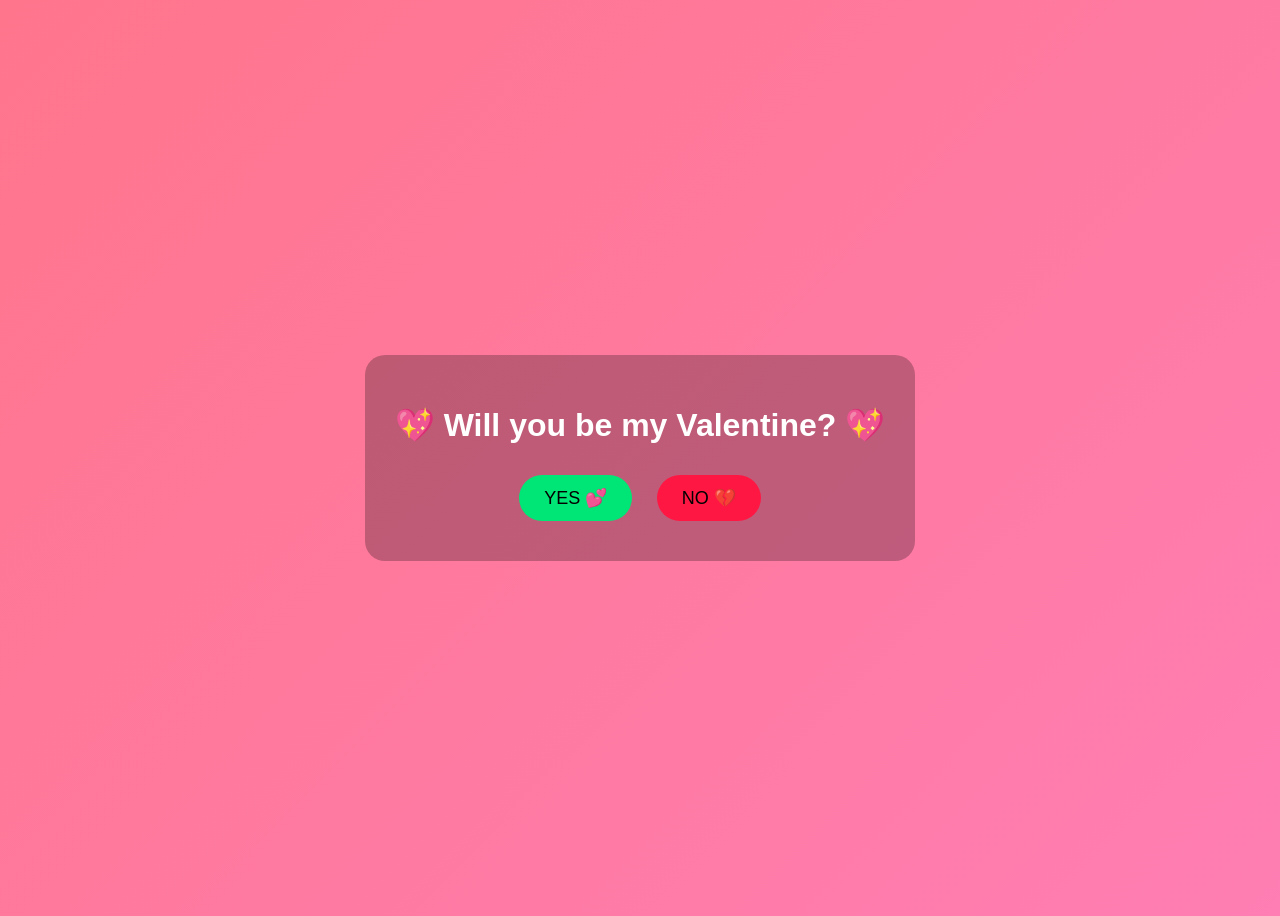
==== index.html @ fc0114a9 "Add Valentine themed HTML page" ====
<!DOCTYPE html>
<html lang="en">
<head>
  <meta charset="UTF-8">
  <title>Valentine 💘</title>
  <style>
    body {
      height: 100vh;
      display: flex;
      justify-content: center;
      align-items: center;
      background: linear-gradient(135deg, #ff758c, #ff7eb3);
      font-family: Arial, sans-serif;
      text-align: center;
      color: white;
    }
    .box {
      background: rgba(0,0,0,0.25);
      padding: 30px;
      border-radius: 20px;
    }
    button {
      padding: 12px 25px;
      font-size: 18px;
      border: none;
      border-radius: 25px;
      margin: 10px;
      cursor: pointer;
    }
    #yes {
      background: #00e676;
    }
    #no {
      background: #ff1744;
    }
  </style>
</head>
<body>

  <div class="box">
    <h1>💖 Will you be my Valentine? 💖</h1>
    <button id="yes" onclick="yesClick()">YES 💕</button>
    <button id="no" onclick="noClick()">NO 💔</button>
  </div>

  <script>
    function yesClick() {
      document.body.innerHTML = `
        <h1>🥰 Yayyy! You made my day 💘</h1>
        <p>You are officially my Valentine ❤️</p>
      `;
    }

    function noClick() {
      alert("Try again 😜");
    }
  </script>

</body>
</html>
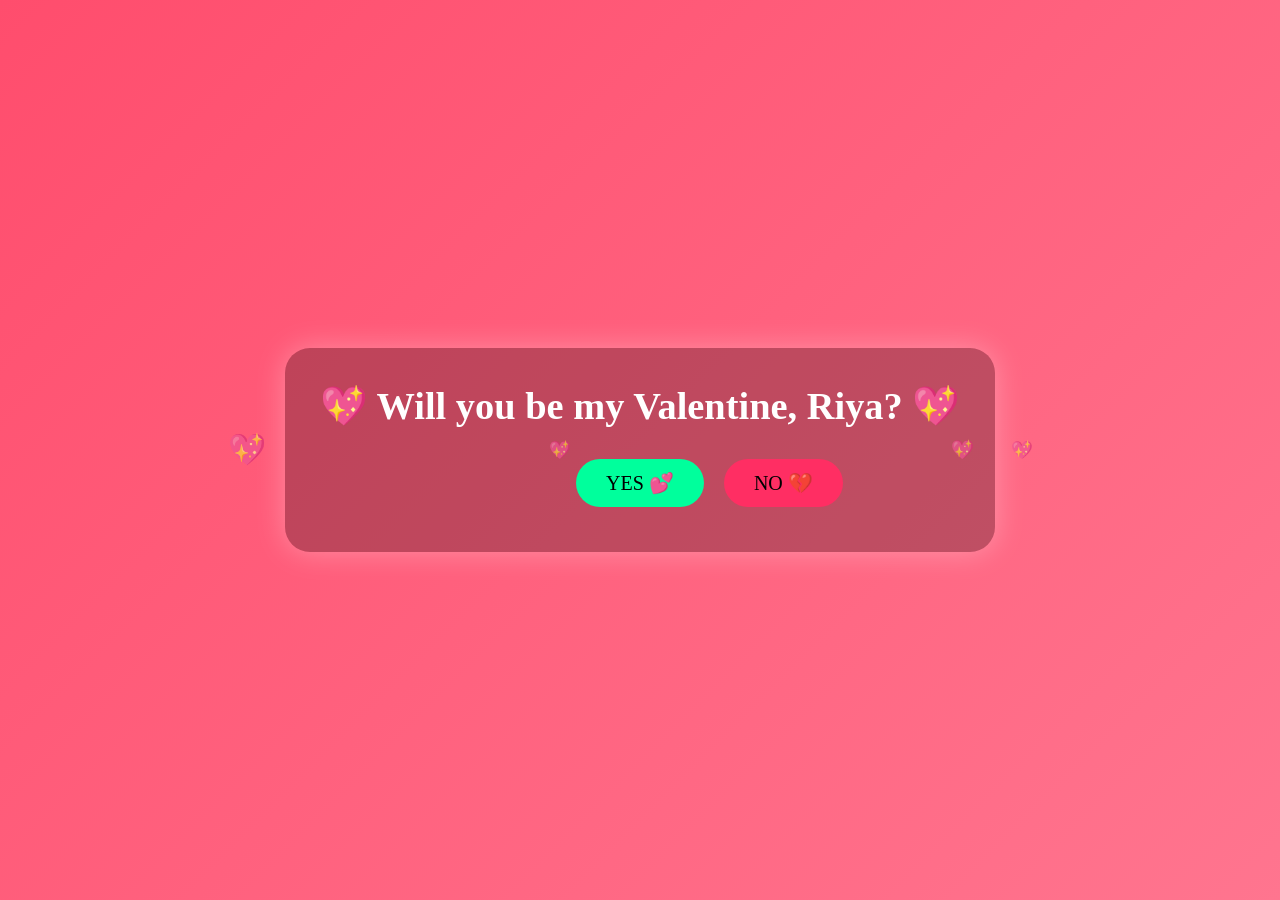
==== commit ee2e8113: "Refactor Valentine page layout and styles" ====
--- a/index.html
+++ b/index.html
@@ -1,60 +1,139 @@
 <!DOCTYPE html>
 <html lang="en">
 <head>
-  <meta charset="UTF-8">
-  <title>Valentine 💘</title>
-  <style>
-    body {
-      height: 100vh;
-      display: flex;
-      justify-content: center;
-      align-items: center;
-      background: linear-gradient(135deg, #ff758c, #ff7eb3);
-      font-family: Arial, sans-serif;
-      text-align: center;
-      color: white;
-    }
-    .box {
-      background: rgba(0,0,0,0.25);
-      padding: 30px;
-      border-radius: 20px;
-    }
-    button {
-      padding: 12px 25px;
-      font-size: 18px;
-      border: none;
-      border-radius: 25px;
-      margin: 10px;
-      cursor: pointer;
-    }
-    #yes {
-      background: #00e676;
-    }
-    #no {
-      background: #ff1744;
-    }
-  </style>
+<meta charset="UTF-8">
+<title>Valentine 💘</title>
+
+<style>
+* {
+  margin: 0;
+  padding: 0;
+  box-sizing: border-box;
+  font-family: 'Comic Sans MS', cursive;
+}
+
+body {
+  height: 100vh;
+  overflow: hidden;
+  background: linear-gradient(135deg, #ff4d6d, #ff758f);
+  display: flex;
+  justify-content: center;
+  align-items: center;
+  color: white;
+}
+
+.container {
+  text-align: center;
+  background: rgba(0,0,0,0.25);
+  padding: 35px;
+  border-radius: 25px;
+  box-shadow: 0 0 30px rgba(255,255,255,0.3);
+  animation: pop 1s ease;
+}
+
+@keyframes pop {
+  from { transform: scale(0.6); opacity: 0; }
+  to { transform: scale(1); opacity: 1; }
+}
+
+h1 {
+  font-size: 2.4rem;
+  margin-bottom: 20px;
+}
+
+button {
+  padding: 12px 30px;
+  font-size: 20px;
+  border: none;
+  border-radius: 30px;
+  cursor: pointer;
+  margin: 10px;
+}
+
+#yes {
+  background: #00ff9c;
+}
+
+#no {
+  background: #ff2e63;
+  position: absolute;
+}
+
+/* Floating hearts */
+.heart {
+  position: absolute;
+  color: rgba(255,255,255,0.7);
+  font-size: 20px;
+  animation: float 6s linear infinite;
+}
+
+@keyframes float {
+  from { transform: translateY(100vh); opacity: 1; }
+  to { transform: translateY(-10vh); opacity: 0; }
+}
+</style>
 </head>
+
 <body>
 
-  <div class="box">
-    <h1>💖 Will you be my Valentine? 💖</h1>
-    <button id="yes" onclick="yesClick()">YES 💕</button>
-    <button id="no" onclick="noClick()">NO 💔</button>
-  </div>
+<div class="container">
+  <h1>💖 Will you be my Valentine, Riya? 💖</h1>
+  <button id="yes" onclick="yesClick()">YES 💕</button>
+  <button id="no" onclick="moveNo()">NO 💔</button>
+</div>
 
-  <script>
-    function yesClick() {
-      document.body.innerHTML = `
-        <h1>🥰 Yayyy! You made my day 💘</h1>
-        <p>You are officially my Valentine ❤️</p>
-      `;
-    }
+<script>
+/* HEART GENERATOR */
+setInterval(() => {
+  const heart = document.createElement("div");
+  heart.className = "heart";
+  heart.innerHTML = "💖";
+  heart.style.left = Math.random() * 100 + "vw";
+  heart.style.fontSize = (15 + Math.random()*20) + "px";
+  document.body.appendChild(heart);
+  setTimeout(() => heart.remove(), 6000);
+}, 300);
 
-    function noClick() {
-      alert("Try again 😜");
-    }
-  </script>
+/* NO BUTTON ESCAPE */
+const noBtn = document.getElementById("no");
+const messages = [
+  "Try again 😜",
+  "Not allowed ❌😂",
+  "Oops! Missed me 😏",
+  "Hehe not this easy 💘",
+  "Riya think again 🥹"
+];
+
+function moveNo() {
+  alert(messages[Math.floor(Math.random()*messages.length)]);
+  noBtn.style.top = Math.random() * 80 + "vh";
+  noBtn.style.left = Math.random() * 80 + "vw";
+}
+
+/* YES CLICK EFFECT */
+function yesClick() {
+  document.body.innerHTML = `
+    <div style="text-align:center; animation: pop 1s;">
+      <h1 style="font-size:3rem;">😍 YAYYYY RIYA 💘</h1>
+      <p style="font-size:1.5rem;">You just made my heart so happy 💓</p>
+      <p style="font-size:1.2rem;">Officially my Valentine ❤️</p>
+    </div>
+  `;
+
+  setInterval(() => {
+    const h = document.createElement("div");
+    h.innerHTML = "💖";
+    h.style.position = "absolute";
+    h.style.left = Math.random()*100 + "vw";
+    h.style.top = "100vh";
+    h.style.fontSize = "30px";
+    h.style.animation = "float 4s linear";
+    document.body.appendChild(h);
+    setTimeout(()=>h.remove(),4000);
+  }, 150);
+}
+</script>
 
 </body>
 </html>
+
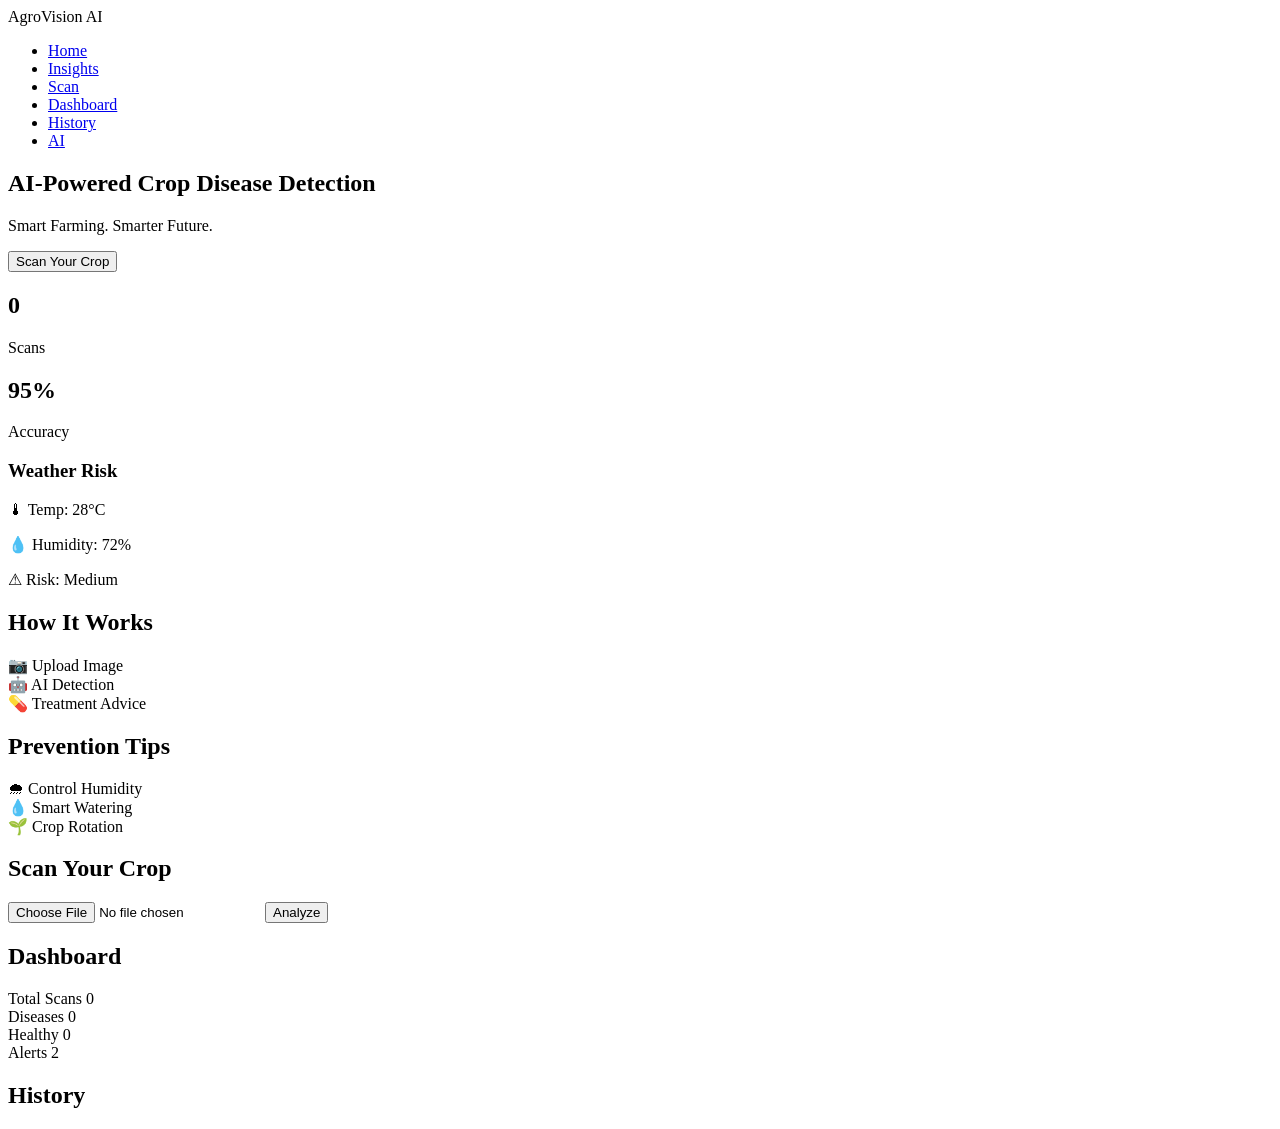
==== commit aea1b9a3: "Update index.html" ====
--- a/index.html
+++ b/index.html
@@ -2,138 +2,90 @@
 <html lang="en">
 <head>
 <meta charset="UTF-8">
-<title>Valentine 💘</title>
-
-<style>
-* {
-  margin: 0;
-  padding: 0;
-  box-sizing: border-box;
-  font-family: 'Comic Sans MS', cursive;
-}
-
-body {
-  height: 100vh;
-  overflow: hidden;
-  background: linear-gradient(135deg, #ff4d6d, #ff758f);
-  display: flex;
-  justify-content: center;
-  align-items: center;
-  color: white;
-}
-
-.container {
-  text-align: center;
-  background: rgba(0,0,0,0.25);
-  padding: 35px;
-  border-radius: 25px;
-  box-shadow: 0 0 30px rgba(255,255,255,0.3);
-  animation: pop 1s ease;
-}
-
-@keyframes pop {
-  from { transform: scale(0.6); opacity: 0; }
-  to { transform: scale(1); opacity: 1; }
-}
-
-h1 {
-  font-size: 2.4rem;
-  margin-bottom: 20px;
-}
-
-button {
-  padding: 12px 30px;
-  font-size: 20px;
-  border: none;
-  border-radius: 30px;
-  cursor: pointer;
-  margin: 10px;
-}
-
-#yes {
-  background: #00ff9c;
-}
-
-#no {
-  background: #ff2e63;
-  position: absolute;
-}
-
-/* Floating hearts */
-.heart {
-  position: absolute;
-  color: rgba(255,255,255,0.7);
-  font-size: 20px;
-  animation: float 6s linear infinite;
-}
-
-@keyframes float {
-  from { transform: translateY(100vh); opacity: 1; }
-  to { transform: translateY(-10vh); opacity: 0; }
-}
-</style>
+<meta name="viewport" content="width=device-width, initial-scale=1.0">
+<title>AgroVision AI</title>
+<link rel="stylesheet" href="style.css">
+<link href="https://fonts.googleapis.com/css2?family=Inter:wght@300;400;600;700&display=swap" rel="stylesheet">
 </head>
-
 <body>
 
-<div class="container">
-  <h1>💖 Will you be my Valentine, Riya? 💖</h1>
-  <button id="yes" onclick="yesClick()">YES 💕</button>
-  <button id="no" onclick="moveNo()">NO 💔</button>
-</div>
+<div class="cursor"></div>
 
-<script>
-/* HEART GENERATOR */
-setInterval(() => {
-  const heart = document.createElement("div");
-  heart.className = "heart";
-  heart.innerHTML = "💖";
-  heart.style.left = Math.random() * 100 + "vw";
-  heart.style.fontSize = (15 + Math.random()*20) + "px";
-  document.body.appendChild(heart);
-  setTimeout(() => heart.remove(), 6000);
-}, 300);
+<nav class="navbar">
+  <div class="logo">AgroVision AI</div>
+  <ul>
+    <li><a href="#home">Home</a></li>
+    <li><a href="#insights">Insights</a></li>
+    <li><a href="#scan">Scan</a></li>
+    <li><a href="#dashboard">Dashboard</a></li>
+    <li><a href="#history">History</a></li>
+    <li><a href="chat.html">AI</a></li>
+  </ul>
+</nav>
 
-/* NO BUTTON ESCAPE */
-const noBtn = document.getElementById("no");
-const messages = [
-  "Try again 😜",
-  "Not allowed ❌😂",
-  "Oops! Missed me 😏",
-  "Hehe not this easy 💘",
-  "Riya think again 🥹"
-];
+<section id="home" class="hero">
+  <div class="overlay"></div>
+  <div class="hero-content">
+    <h1>AI-Powered Crop Disease Detection</h1>
+    <p>Smart Farming. Smarter Future.</p>
+    <button class="cta" onclick="scrollToSection('scan')">Scan Your Crop</button>
 
-function moveNo() {
-  alert(messages[Math.floor(Math.random()*messages.length)]);
-  noBtn.style.top = Math.random() * 80 + "vh";
-  noBtn.style.left = Math.random() * 80 + "vw";
-}
+    <div class="stats">
+      <div class="stat"><h2 id="scanCount">0</h2><p>Scans</p></div>
+      <div class="stat"><h2>95%</h2><p>Accuracy</p></div>
+    </div>
+  </div>
 
-/* YES CLICK EFFECT */
-function yesClick() {
-  document.body.innerHTML = `
-    <div style="text-align:center; animation: pop 1s;">
-      <h1 style="font-size:3rem;">😍 YAYYYY RIYA 💘</h1>
-      <p style="font-size:1.5rem;">You just made my heart so happy 💓</p>
-      <p style="font-size:1.2rem;">Officially my Valentine ❤️</p>
-    </div>
-  `;
+  <div class="weather-widget">
+    <h3>Weather Risk</h3>
+    <p>🌡 Temp: 28°C</p>
+    <p>💧 Humidity: 72%</p>
+    <p>⚠ Risk: Medium</p>
+  </div>
+</section>
 
-  setInterval(() => {
-    const h = document.createElement("div");
-    h.innerHTML = "💖";
-    h.style.position = "absolute";
-    h.style.left = Math.random()*100 + "vw";
-    h.style.top = "100vh";
-    h.style.fontSize = "30px";
-    h.style.animation = "float 4s linear";
-    document.body.appendChild(h);
-    setTimeout(()=>h.remove(),4000);
-  }, 150);
-}
-</script>
+<section id="insights" class="section">
+  <h2>How It Works</h2>
+  <div class="cards">
+    <div class="card">📷 Upload Image</div>
+    <div class="card">🤖 AI Detection</div>
+    <div class="card">💊 Treatment Advice</div>
+  </div>
 
+  <h2>Prevention Tips</h2>
+  <div class="cards">
+    <div class="card">🌧 Control Humidity</div>
+    <div class="card">💧 Smart Watering</div>
+    <div class="card">🌱 Crop Rotation</div>
+  </div>
+</section>
+
+<section id="scan" class="section">
+  <h2>Scan Your Crop</h2>
+  <input type="file" id="imageInput">
+  <button class="cta" onclick="analyzeImage()">Analyze</button>
+  <div id="result" class="result"></div>
+</section>
+
+<section id="dashboard" class="section">
+  <h2>Dashboard</h2>
+  <div class="cards">
+    <div class="card">Total Scans <span id="total">0</span></div>
+    <div class="card">Diseases <span id="disease">0</span></div>
+    <div class="card">Healthy <span id="healthy">0</span></div>
+    <div class="card">Alerts <span id="alerts">2</span></div>
+  </div>
+
+  <div class="progress">
+    <div class="progress-bar" id="progressBar"></div>
+  </div>
+</section>
+
+<section id="history" class="section">
+  <h2>History</h2>
+  <ul id="historyList"></ul>
+</section>
+
+<script src="script.js"></script>
 </body>
 </html>
-
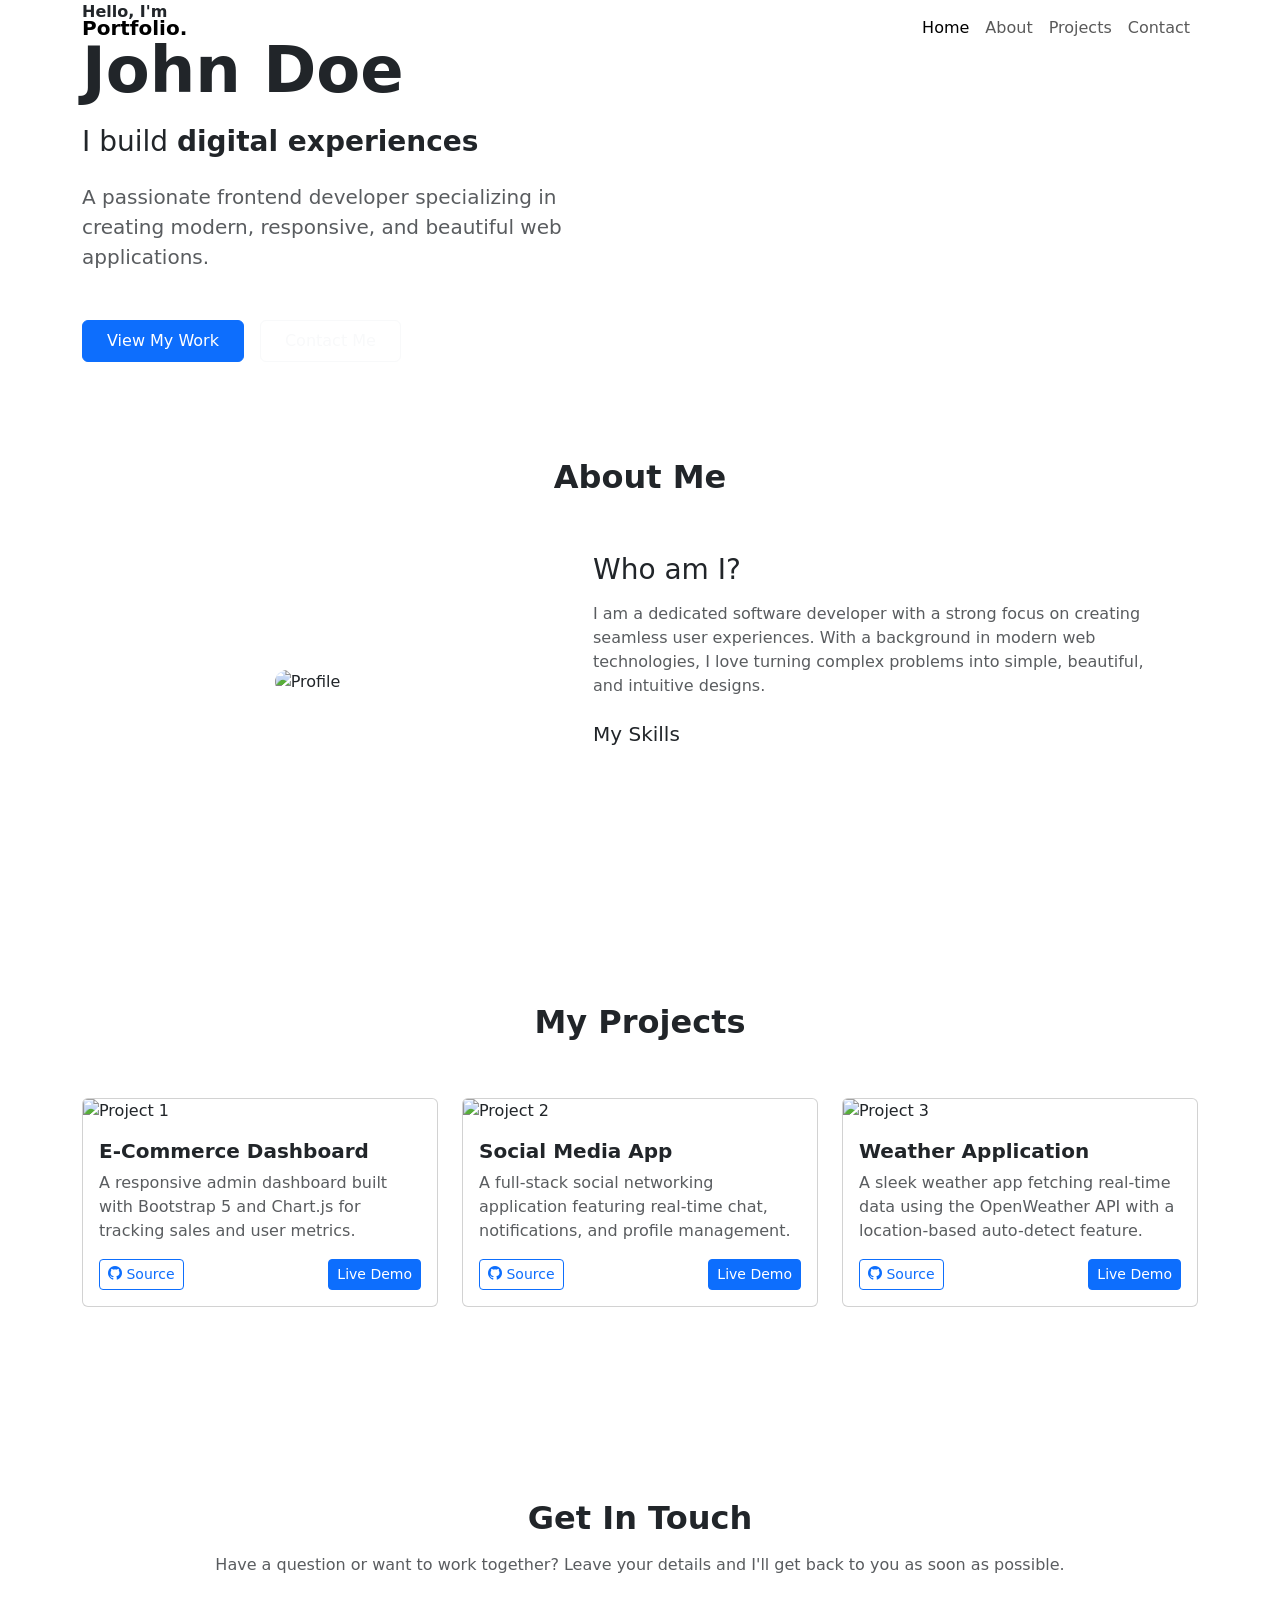
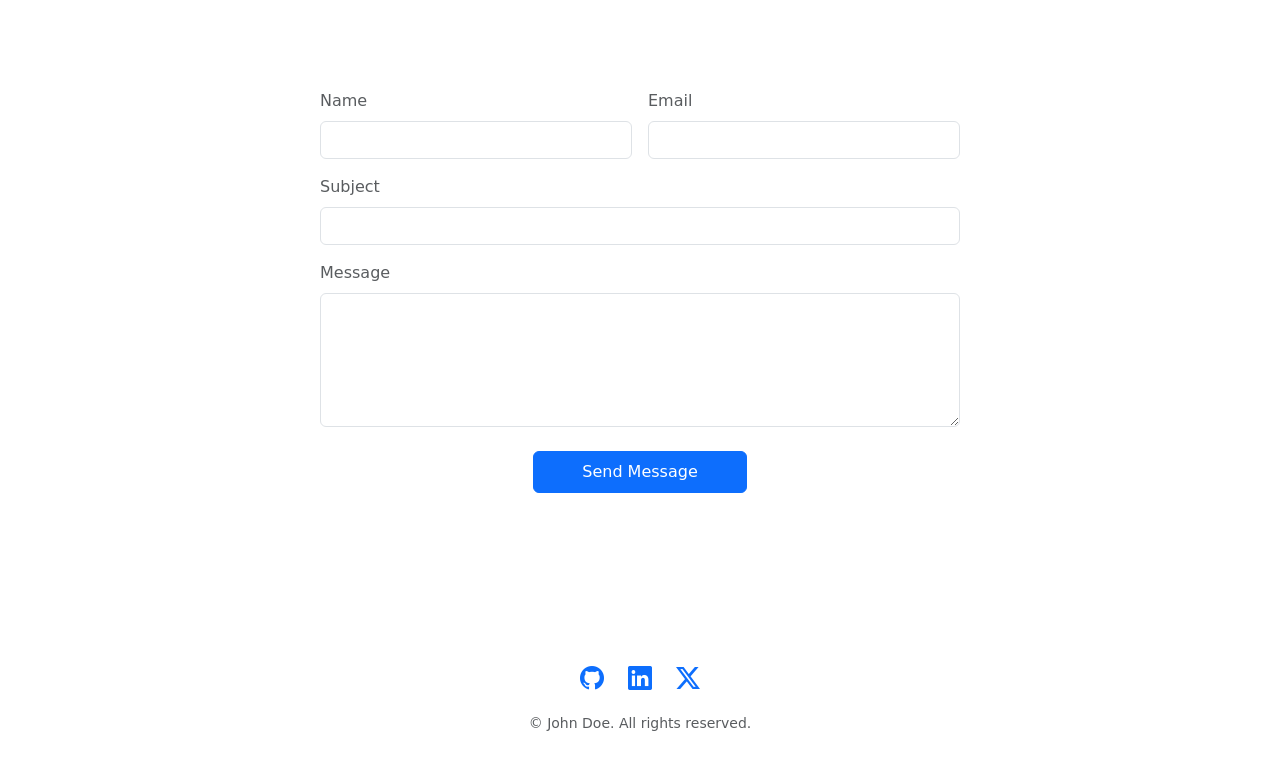
==== commit bc173cc6: "Update index.html" ====
--- a/index.html
+++ b/index.html
@@ -1,91 +1,212 @@
 <!DOCTYPE html>
 <html lang="en">
 <head>
-<meta charset="UTF-8">
-<meta name="viewport" content="width=device-width, initial-scale=1.0">
-<title>AgroVision AI</title>
-<link rel="stylesheet" href="style.css">
-<link href="https://fonts.googleapis.com/css2?family=Inter:wght@300;400;600;700&display=swap" rel="stylesheet">
+    <meta charset="UTF-8">
+    <meta name="viewport" content="width=device-width, initial-scale=1.0">
+    <title>My Portfolio</title>
+    <!-- Bootstrap 5 CSS -->
+    <link href="https://cdn.jsdelivr.net/npm/bootstrap@5.3.3/dist/css/bootstrap.min.css" rel="stylesheet">
+    <!-- Google Fonts: Inter -->
+    <link rel="preconnect" href="https://fonts.googleapis.com">
+    <link rel="preconnect" href="https://fonts.gstatic.com" crossorigin>
+    <link href="https://fonts.googleapis.com/css2?family=Inter:wght@300;400;600;800&display=swap" rel="stylesheet">
+    <!-- Custom CSS -->
+    <link rel="stylesheet" href="assets/css/style.css">
+    <!-- Bootstrap Icons -->
+    <link rel="stylesheet" href="https://cdn.jsdelivr.net/npm/bootstrap-icons@1.11.3/font/bootstrap-icons.min.css">
 </head>
-<body>
-
-<div class="cursor"></div>
-
-<nav class="navbar">
-  <div class="logo">AgroVision AI</div>
-  <ul>
-    <li><a href="#home">Home</a></li>
-    <li><a href="#insights">Insights</a></li>
-    <li><a href="#scan">Scan</a></li>
-    <li><a href="#dashboard">Dashboard</a></li>
-    <li><a href="#history">History</a></li>
-    <li><a href="chat.html">AI</a></li>
-  </ul>
-</nav>
-
-<section id="home" class="hero">
-  <div class="overlay"></div>
-  <div class="hero-content">
-    <h1>AI-Powered Crop Disease Detection</h1>
-    <p>Smart Farming. Smarter Future.</p>
-    <button class="cta" onclick="scrollToSection('scan')">Scan Your Crop</button>
-
-    <div class="stats">
-      <div class="stat"><h2 id="scanCount">0</h2><p>Scans</p></div>
-      <div class="stat"><h2>95%</h2><p>Accuracy</p></div>
-    </div>
-  </div>
-
-  <div class="weather-widget">
-    <h3>Weather Risk</h3>
-    <p>🌡 Temp: 28°C</p>
-    <p>💧 Humidity: 72%</p>
-    <p>⚠ Risk: Medium</p>
-  </div>
-</section>
-
-<section id="insights" class="section">
-  <h2>How It Works</h2>
-  <div class="cards">
-    <div class="card">📷 Upload Image</div>
-    <div class="card">🤖 AI Detection</div>
-    <div class="card">💊 Treatment Advice</div>
-  </div>
-
-  <h2>Prevention Tips</h2>
-  <div class="cards">
-    <div class="card">🌧 Control Humidity</div>
-    <div class="card">💧 Smart Watering</div>
-    <div class="card">🌱 Crop Rotation</div>
-  </div>
-</section>
-
-<section id="scan" class="section">
-  <h2>Scan Your Crop</h2>
-  <input type="file" id="imageInput">
-  <button class="cta" onclick="analyzeImage()">Analyze</button>
-  <div id="result" class="result"></div>
-</section>
-
-<section id="dashboard" class="section">
-  <h2>Dashboard</h2>
-  <div class="cards">
-    <div class="card">Total Scans <span id="total">0</span></div>
-    <div class="card">Diseases <span id="disease">0</span></div>
-    <div class="card">Healthy <span id="healthy">0</span></div>
-    <div class="card">Alerts <span id="alerts">2</span></div>
-  </div>
-
-  <div class="progress">
-    <div class="progress-bar" id="progressBar"></div>
-  </div>
-</section>
-
-<section id="history" class="section">
-  <h2>History</h2>
-  <ul id="historyList"></ul>
-</section>
-
-<script src="script.js"></script>
+<body data-bs-spy="scroll" data-bs-target="#navbar" data-bs-offset="100" tabindex="0">
+
+    <!-- Navbar -->
+    <nav class="navbar navbar-expand-lg fixed-top glass-nav" id="navbar">
+        <div class="container">
+            <a class="navbar-brand fw-bold gradient-text" href="#home">Portfolio.</a>
+            <button class="navbar-toggler" type="button" data-bs-toggle="collapse" data-bs-target="#navbarNav" aria-controls="navbarNav" aria-expanded="false" aria-label="Toggle navigation">
+                <span class="navbar-toggler-icon"></span>
+            </button>
+            <div class="collapse navbar-collapse" id="navbarNav">
+                <ul class="navbar-nav ms-auto">
+                    <li class="nav-item"><a class="nav-link" href="#home">Home</a></li>
+                    <li class="nav-item"><a class="nav-link" href="#about">About</a></li>
+                    <li class="nav-item"><a class="nav-link" href="#projects">Projects</a></li>
+                    <li class="nav-item"><a class="nav-link" href="#contact">Contact</a></li>
+                </ul>
+            </div>
+        </div>
+    </nav>
+
+    <!-- Hero Section -->
+    <header id="home" class="hero-section d-flex align-items-center">
+        <div class="container text-center text-lg-start">
+            <div class="row align-items-center">
+                <div class="col-lg-6 hero-text fade-in-up">
+                    <p class="text-accent fw-semibold mb-2">Hello, I'm</p>
+                    <h1 class="display-3 fw-bold mb-3">John Doe</h1>
+                    <h2 class="h3 fw-light mb-4">I build <span class="gradient-text fw-bold">digital experiences</span></h2>
+                    <p class="lead text-muted mb-5">A passionate frontend developer specializing in creating modern, responsive, and beautiful web applications.</p>
+                    <div class="d-flex gap-3 justify-content-center justify-content-lg-start">
+                        <a href="#projects" class="btn btn-primary btn-glow px-4 py-2">View My Work</a>
+                        <a href="#contact" class="btn btn-outline-light px-4 py-2">Contact Me</a>
+                    </div>
+                </div>
+                <div class="col-lg-6 mt-5 mt-lg-0 hero-image fade-in-up delay-1">
+                    <div class="blob-wrapper mx-auto">
+                        <!-- Placeholder for Hero Image/Graphic -->
+                        <div class="glass-blob d-flex align-items-center justify-content-center">
+                            <i class="bi bi-code-slash display-1 text-white opacity-75"></i>
+                        </div>
+                    </div>
+                </div>
+            </div>
+        </div>
+    </header>
+
+    <!-- About Section -->
+    <section id="about" class="py-5 bg-darker">
+        <div class="container py-5">
+            <div class="row text-center mb-5 fade-in-up">
+                <div class="col">
+                    <h2 class="fw-bold">About <span class="gradient-text">Me</span></h2>
+                    <div class="divider mx-auto"></div>
+                </div>
+            </div>
+            <div class="row align-items-center fade-in-up delay-1">
+                <div class="col-lg-5 mb-4 mb-lg-0">
+                    <div class="about-img glass-card p-2 text-center rounded-4">
+                        <img src="https://via.placeholder.com/400" alt="Profile" class="img-fluid rounded-4">
+                    </div>
+                </div>
+                <div class="col-lg-7 px-lg-5">
+                    <h3 class="mb-3">Who am I?</h3>
+                    <p class="text-muted mb-4">I am a dedicated software developer with a strong focus on creating seamless user experiences. With a background in modern web technologies, I love turning complex problems into simple, beautiful, and intuitive designs.</p>
+                    <h4 class="h5 mb-3">My Skills</h4>
+                    <div class="d-flex flex-wrap gap-2">
+                        <span class="badge skill-badge">HTML5</span>
+                        <span class="badge skill-badge">CSS3</span>
+                        <span class="badge skill-badge">JavaScript (ES6+)</span>
+                        <span class="badge skill-badge">Bootstrap 5</span>
+                        <span class="badge skill-badge">React</span>
+                        <span class="badge skill-badge">Node.js</span>
+                        <span class="badge skill-badge">Git & GitHub</span>
+                    </div>
+                </div>
+            </div>
+        </div>
+    </section>
+
+    <!-- Projects Section -->
+    <section id="projects" class="py-5">
+        <div class="container py-5">
+            <div class="row text-center mb-5 fade-in-up">
+                <div class="col">
+                    <h2 class="fw-bold">My <span class="gradient-text">Projects</span></h2>
+                    <div class="divider mx-auto"></div>
+                </div>
+            </div>
+            <div class="row g-4">
+                <!-- Project 1 -->
+                <div class="col-md-6 col-lg-4 fade-in-up">
+                    <div class="card project-card glass-card h-100">
+                        <img src="https://via.placeholder.com/600x400/222/fff?text=Project+1" class="card-img-top" alt="Project 1">
+                        <div class="card-body d-flex flex-column">
+                            <h5 class="card-title fw-bold">E-Commerce Dashboard</h5>
+                            <p class="card-text text-muted flex-grow-1">A responsive admin dashboard built with Bootstrap 5 and Chart.js for tracking sales and user metrics.</p>
+                            <div class="mt-auto">
+                                <a href="#" class="btn btn-sm btn-outline-primary"><i class="bi bi-github"></i> Source</a>
+                                <a href="#" class="btn btn-sm btn-primary float-end">Live Demo</a>
+                            </div>
+                        </div>
+                    </div>
+                </div>
+                <!-- Project 2 -->
+                <div class="col-md-6 col-lg-4 fade-in-up delay-1">
+                    <div class="card project-card glass-card h-100">
+                        <img src="https://via.placeholder.com/600x400/222/fff?text=Project+2" class="card-img-top" alt="Project 2">
+                        <div class="card-body d-flex flex-column">
+                            <h5 class="card-title fw-bold">Social Media App</h5>
+                            <p class="card-text text-muted flex-grow-1">A full-stack social networking application featuring real-time chat, notifications, and profile management.</p>
+                            <div class="mt-auto">
+                                <a href="#" class="btn btn-sm btn-outline-primary"><i class="bi bi-github"></i> Source</a>
+                                <a href="#" class="btn btn-sm btn-primary float-end">Live Demo</a>
+                            </div>
+                        </div>
+                    </div>
+                </div>
+                <!-- Project 3 -->
+                <div class="col-md-6 col-lg-4 fade-in-up delay-2">
+                    <div class="card project-card glass-card h-100">
+                        <img src="https://via.placeholder.com/600x400/222/fff?text=Project+3" class="card-img-top" alt="Project 3">
+                        <div class="card-body d-flex flex-column">
+                            <h5 class="card-title fw-bold">Weather Application</h5>
+                            <p class="card-text text-muted flex-grow-1">A sleek weather app fetching real-time data using the OpenWeather API with a location-based auto-detect feature.</p>
+                            <div class="mt-auto">
+                                <a href="#" class="btn btn-sm btn-outline-primary"><i class="bi bi-github"></i> Source</a>
+                                <a href="#" class="btn btn-sm btn-primary float-end">Live Demo</a>
+                            </div>
+                        </div>
+                    </div>
+                </div>
+            </div>
+        </div>
+    </section>
+
+    <!-- Contact Section -->
+    <section id="contact" class="py-5 bg-darker">
+        <div class="container py-5">
+            <div class="row text-center mb-5 fade-in-up">
+                <div class="col">
+                    <h2 class="fw-bold">Get In <span class="gradient-text">Touch</span></h2>
+                    <div class="divider mx-auto"></div>
+                    <p class="text-muted mt-3 max-w-600 mx-auto">Have a question or want to work together? Leave your details and I'll get back to you as soon as possible.</p>
+                </div>
+            </div>
+            <div class="row justify-content-center fade-in-up delay-1">
+                <div class="col-lg-8">
+                    <div class="glass-card p-4 p-md-5 rounded-4">
+                        <form id="contactForm">
+                            <div class="row g-3">
+                                <div class="col-md-6">
+                                    <label for="name" class="form-label text-muted">Name</label>
+                                    <input type="text" class="form-control custom-input" id="name" required>
+                                </div>
+                                <div class="col-md-6">
+                                    <label for="email" class="form-label text-muted">Email</label>
+                                    <input type="email" class="form-control custom-input" id="email" required>
+                                </div>
+                                <div class="col-12">
+                                    <label for="subject" class="form-label text-muted">Subject</label>
+                                    <input type="text" class="form-control custom-input" id="subject" required>
+                                </div>
+                                <div class="col-12">
+                                    <label for="message" class="form-label text-muted">Message</label>
+                                    <textarea class="form-control custom-input" id="message" rows="5" required></textarea>
+                                </div>
+                                <div class="col-12 text-center mt-4">
+                                    <button type="submit" class="btn btn-primary btn-glow px-5 py-2">Send Message</button>
+                                </div>
+                            </div>
+                        </form>
+                    </div>
+                </div>
+            </div>
+        </div>
+    </section>
+
+    <!-- Footer -->
+    <footer class="py-4 text-center glass-footer">
+        <div class="container">
+            <div class="d-flex justify-content-center gap-4 mb-3 social-links">
+                <a href="#" aria-label="GitHub"><i class="bi bi-github fs-4"></i></a>
+                <a href="#" aria-label="LinkedIn"><i class="bi bi-linkedin fs-4"></i></a>
+                <a href="#" aria-label="Twitter"><i class="bi bi-twitter-x fs-4"></i></a>
+            </div>
+            <p class="mb-0 text-muted small">&copy; <span id="currentYear"></span> John Doe. All rights reserved.</p>
+        </div>
+    </footer>
+
+    <!-- Bootstrap 5 JS Bundle with Popper -->
+    <script src="https://cdn.jsdelivr.net/npm/bootstrap@5.3.3/dist/js/bootstrap.bundle.min.js"></script>
+    <!-- Custom JS -->
+    <script src="assets/js/main.js"></script>
 </body>
 </html>
